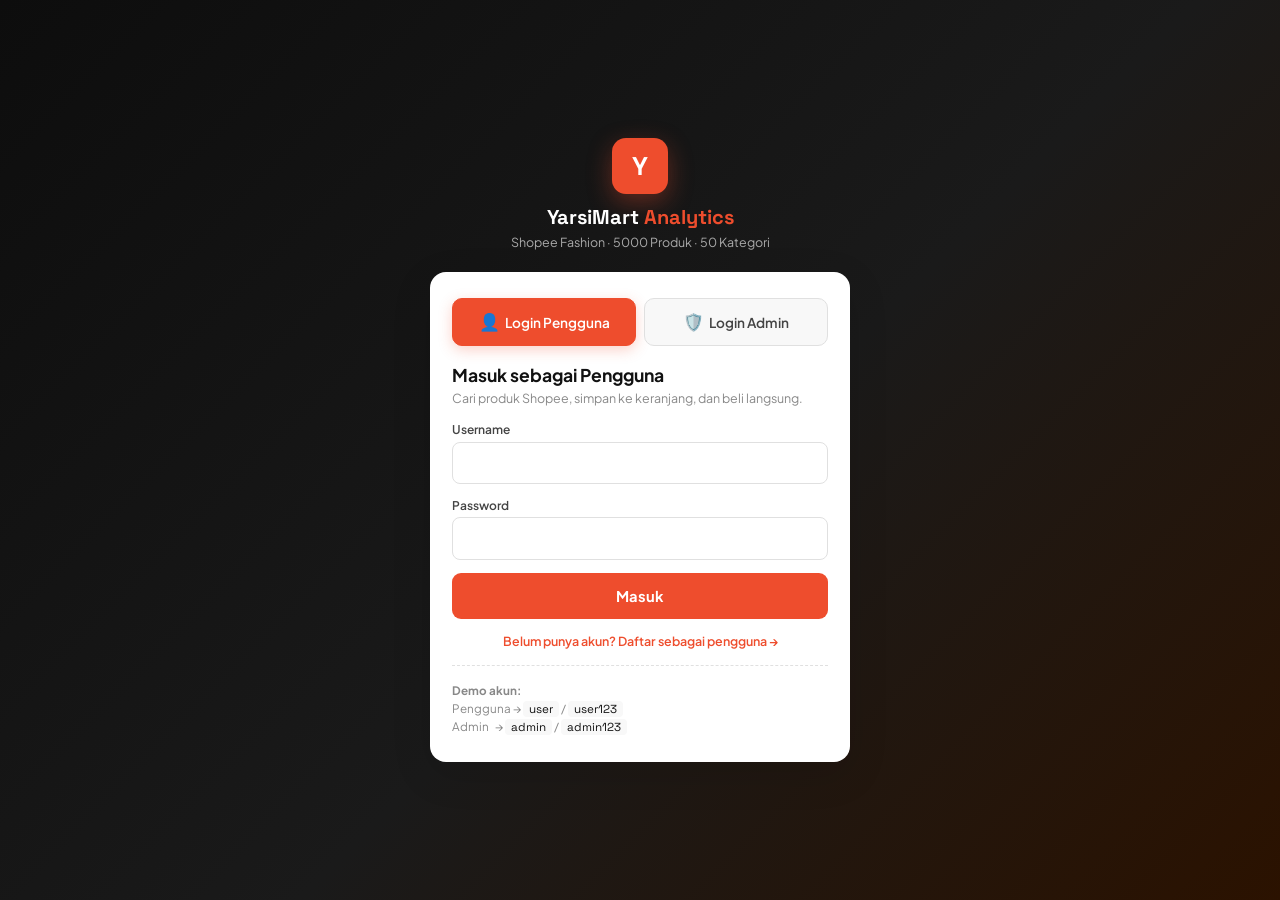
==== ujicobayarsi/templates/login.html @ a10e6143 "Tambah login user/admin + dashboard pengguna + analitik keranjang real-time - Login page (/login) de" ====
<!doctype html>
<html lang="id">
  <head>
    <meta charset="UTF-8" />
    <meta name="viewport" content="width=device-width,initial-scale=1" />
    <title>YarsiMart — Login</title>
    <link
      href="https://fonts.googleapis.com/css2?family=Plus+Jakarta+Sans:wght@300;400;500;600;700;800&family=Space+Grotesk:wght@400;500;600;700&display=swap"
      rel="stylesheet"
    />
    <style>
      :root {
        --primary: #ee4d2d;
        --primary-dark: #d63a1a;
        --bg: #fff;
        --text: #111;
        --text2: #444;
        --text3: #888;
        --border: #e0e0e0;
        --bg2: #f8f8f8;
        --shadow: 0 12px 40px rgba(0, 0, 0, 0.12);
      }
      * { box-sizing: border-box; margin: 0; padding: 0; }
      body {
        font-family: "Plus Jakarta Sans", sans-serif;
        background: linear-gradient(135deg, #0d0d0d 0%, #1a1a1a 55%, #2b1200 100%);
        min-height: 100vh;
        display: flex;
        align-items: center;
        justify-content: center;
        padding: 1rem;
        color: var(--text);
      }
      .login-wrap { width: 100%; max-width: 420px; }
      .brand { text-align: center; margin-bottom: 1.4rem; }
      .brand-logo {
        width: 56px; height: 56px; margin: 0 auto .6rem;
        background: var(--primary); border-radius: 14px;
        display: grid; place-items: center;
        font-family: "Space Grotesk", sans-serif; font-weight: 800;
        font-size: 1.6rem; color: #fff;
        box-shadow: 0 8px 24px rgba(238, 77, 45, .35);
      }
      .brand-name {
        font-family: "Space Grotesk", sans-serif; font-weight: 700;
        font-size: 1.25rem; color: #fff;
      }
      .brand-name span { color: var(--primary); }
      .brand-tag { color: #aaa; font-size: .78rem; margin-top: .25rem; }

      .card {
        background: #fff;
        border-radius: 16px;
        box-shadow: var(--shadow);
        padding: 1.6rem 1.4rem;
      }
      .role-tabs {
        display: grid; grid-template-columns: 1fr 1fr;
        gap: .5rem; margin-bottom: 1.1rem;
      }
      .role-tab {
        background: var(--bg2); border: 1.5px solid var(--border);
        padding: .8rem .6rem; border-radius: 10px;
        cursor: pointer; font-weight: 600; font-size: .85rem;
        color: var(--text2); transition: all .18s;
        font-family: inherit;
      }
      .role-tab:hover { border-color: var(--primary); }
      .role-tab.active {
        background: var(--primary); color: #fff;
        border-color: var(--primary);
        box-shadow: 0 4px 14px rgba(238, 77, 45, .25);
      }
      .role-tab .ico { font-size: 1.05rem; margin-right: .3rem; }

      h2 {
        font-size: 1.1rem; margin-bottom: .25rem; font-weight: 700;
      }
      .sub { color: var(--text3); font-size: .78rem; margin-bottom: 1rem; }

      .field { margin-bottom: .85rem; }
      .field label {
        display: block; font-size: .75rem; font-weight: 600;
        color: var(--text2); margin-bottom: .3rem;
      }
      .field input {
        width: 100%; padding: .7rem .8rem;
        border: 1.5px solid var(--border); border-radius: 8px;
        font-family: inherit; font-size: .9rem;
        outline: none; transition: border-color .15s;
      }
      .field input:focus { border-color: var(--primary); }

      .btn-primary {
        width: 100%; padding: .85rem;
        background: var(--primary); color: #fff;
        border: none; border-radius: 9px;
        font-weight: 700; font-size: .92rem; cursor: pointer;
        font-family: inherit; transition: background .18s;
      }
      .btn-primary:hover { background: var(--primary-dark); }
      .btn-primary:disabled { opacity: .5; cursor: not-allowed; }

      .err {
        background: #fee2e2; color: #991b1b;
        padding: .55rem .7rem; border-radius: 7px;
        font-size: .78rem; margin-bottom: .8rem;
        border: 1px solid #fecaca; display: none;
      }
      .err.show { display: block; }

      .hint {
        margin-top: 1rem; padding-top: 1rem;
        border-top: 1px dashed var(--border);
        font-size: .73rem; color: var(--text3); line-height: 1.55;
      }
      .hint code {
        background: var(--bg2); padding: 1px 6px;
        border-radius: 4px; font-family: "Space Grotesk", monospace;
        color: var(--text);
      }
      .toggle-link {
        display: block; text-align: center; margin-top: .9rem;
        font-size: .78rem; color: var(--primary);
        text-decoration: none; font-weight: 600;
      }
      .toggle-link:hover { text-decoration: underline; }
      .form { display: none; }
      .form.active { display: block; }
    </style>
  </head>
  <body>
    <div class="login-wrap">
      <div class="brand">
        <div class="brand-logo">Y</div>
        <div class="brand-name">YarsiMart<span> Analytics</span></div>
        <div class="brand-tag">Shopee Fashion · 5000 Produk · 50 Kategori</div>
      </div>

      <div class="card">
        <div class="role-tabs">
          <button class="role-tab active" data-role="user" onclick="setRole('user')">
            <span class="ico">👤</span>Login Pengguna
          </button>
          <button class="role-tab" data-role="admin" onclick="setRole('admin')">
            <span class="ico">🛡️</span>Login Admin
          </button>
        </div>

        <div id="err" class="err"></div>

        <!-- Login form -->
        <form id="form-login" class="form active" onsubmit="return doLogin(event)">
          <h2 id="title-login">Masuk sebagai Pengguna</h2>
          <p class="sub" id="sub-login">Cari produk Shopee, simpan ke keranjang, dan beli langsung.</p>
          <div class="field">
            <label for="login-username">Username</label>
            <input id="login-username" name="username" autocomplete="username" required />
          </div>
          <div class="field">
            <label for="login-password">Password</label>
            <input id="login-password" name="password" type="password" autocomplete="current-password" required />
          </div>
          <button class="btn-primary" type="submit" id="btn-login">Masuk</button>
          <a href="#" class="toggle-link" onclick="showForm('register');return false;" id="link-to-register">
            Belum punya akun? Daftar sebagai pengguna →
          </a>
        </form>

        <!-- Register form (hanya untuk role user) -->
        <form id="form-register" class="form" onsubmit="return doRegister(event)">
          <h2>Daftar Pengguna Baru</h2>
          <p class="sub">Daftar untuk belanja di YarsiMart. Akun admin hanya bisa dibuat oleh sistem.</p>
          <div class="field">
            <label for="reg-display">Nama Tampilan</label>
            <input id="reg-display" name="display_name" placeholder="cth. Budi Santoso" />
          </div>
          <div class="field">
            <label for="reg-username">Username</label>
            <input id="reg-username" name="username" placeholder="huruf kecil, angka, _ atau -" required />
          </div>
          <div class="field">
            <label for="reg-password">Password</label>
            <input id="reg-password" name="password" type="password" autocomplete="new-password" required />
          </div>
          <button class="btn-primary" type="submit" id="btn-register">Daftar &amp; Masuk</button>
          <a href="#" class="toggle-link" onclick="showForm('login');return false;">
            Sudah punya akun? Masuk di sini →
          </a>
        </form>

        <div class="hint">
          <b>Demo akun:</b><br />
          Pengguna → <code>user</code> / <code>user123</code><br />
          Admin &nbsp;&nbsp;→ <code>admin</code> / <code>admin123</code>
        </div>
      </div>
    </div>

    <script>
      let currentRole = "user";
      function setRole(r) {
        currentRole = r;
        document.querySelectorAll(".role-tab").forEach((b) => {
          b.classList.toggle("active", b.dataset.role === r);
        });
        const isAdmin = r === "admin";
        document.getElementById("title-login").textContent = isAdmin
          ? "Masuk sebagai Admin"
          : "Masuk sebagai Pengguna";
        document.getElementById("sub-login").textContent = isAdmin
          ? "Akses analitik, prediksi AI, dan data keranjang real-time."
          : "Cari produk Shopee, simpan ke keranjang, dan beli langsung.";
        // Admin tidak boleh register dari sini
        document.getElementById("link-to-register").style.display = isAdmin ? "none" : "block";
        showForm("login");
        hideErr();
      }
      function showForm(name) {
        document.querySelectorAll(".form").forEach((f) => f.classList.remove("active"));
        document.getElementById("form-" + name).classList.add("active");
        hideErr();
      }
      function showErr(msg) {
        const el = document.getElementById("err");
        el.textContent = msg;
        el.classList.add("show");
      }
      function hideErr() {
        document.getElementById("err").classList.remove("show");
      }

      async function doLogin(e) {
        e.preventDefault();
        hideErr();
        const btn = document.getElementById("btn-login");
        btn.disabled = true;
        btn.textContent = "Memeriksa...";
        try {
          const username = document.getElementById("login-username").value.trim();
          const password = document.getElementById("login-password").value;
          const r = await fetch("/api/login", {
            method: "POST",
            headers: { "Content-Type": "application/json" },
            body: JSON.stringify({ username, password, role: currentRole }),
          });
          const data = await r.json();
          if (!r.ok || !data.ok) {
            showErr(data.error || "Gagal login. Coba lagi.");
            return false;
          }
          window.location.href = data.redirect || "/";
        } catch (err) {
          showErr("Tidak bisa terhubung ke server.");
        } finally {
          btn.disabled = false;
          btn.textContent = "Masuk";
        }
        return false;
      }

      async function doRegister(e) {
        e.preventDefault();
        hideErr();
        const btn = document.getElementById("btn-register");
        btn.disabled = true;
        btn.textContent = "Mendaftarkan...";
        try {
          const username = document.getElementById("reg-username").value.trim();
          const password = document.getElementById("reg-password").value;
          const display_name = document.getElementById("reg-display").value.trim();
          const r = await fetch("/api/register", {
            method: "POST",
            headers: { "Content-Type": "application/json" },
            body: JSON.stringify({ username, password, display_name }),
          });
          const data = await r.json();
          if (!r.ok || !data.ok) {
            showErr(data.error || "Gagal daftar. Coba username lain.");
            return false;
          }
          window.location.href = data.redirect || "/user";
        } catch (err) {
          showErr("Tidak bisa terhubung ke server.");
        } finally {
          btn.disabled = false;
          btn.textContent = "Daftar & Masuk";
        }
        return false;
      }
    </script>
  </body>
</html>
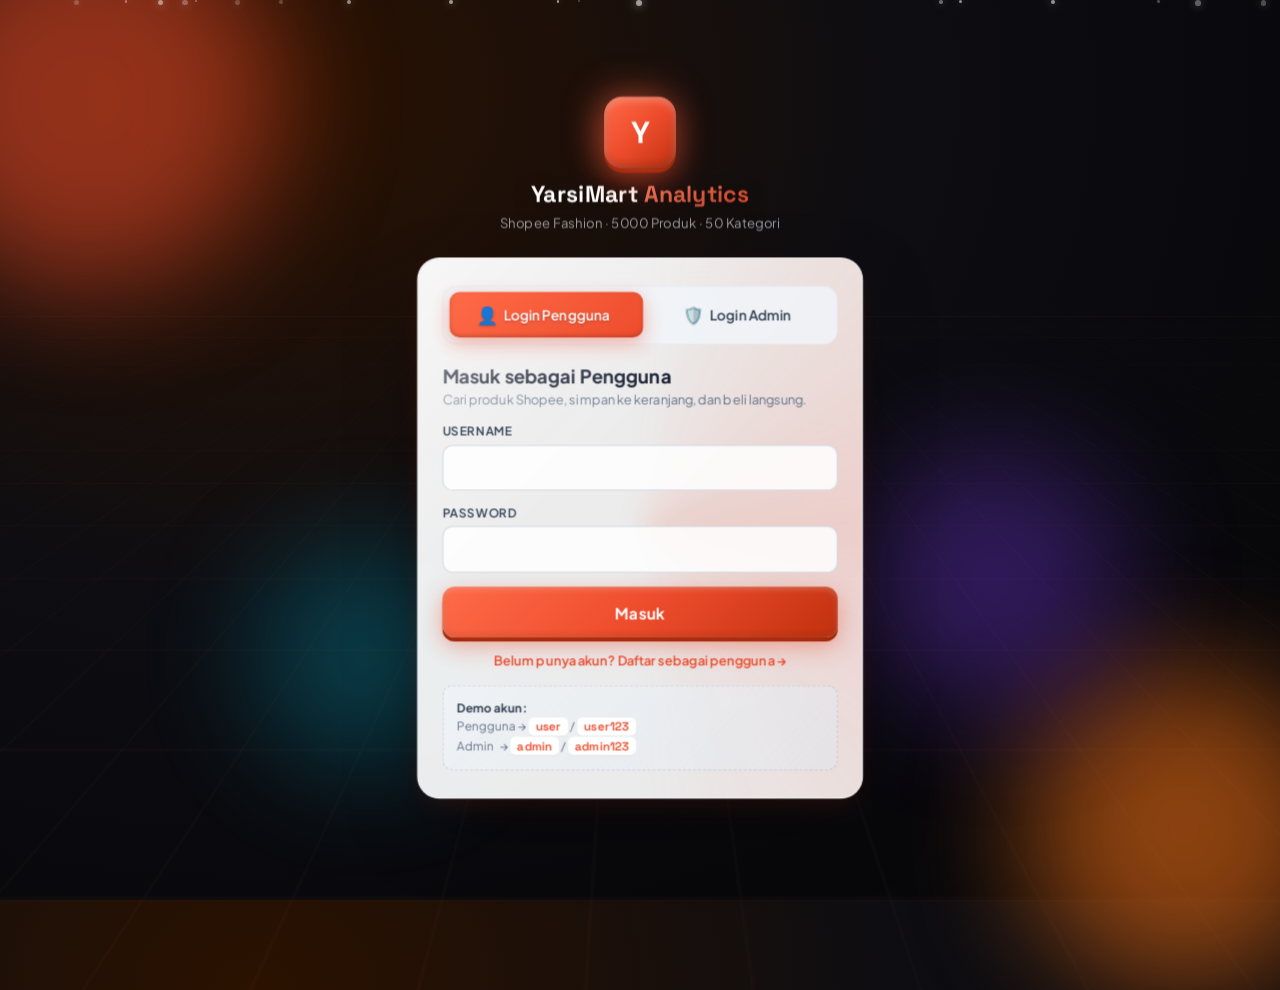
==== commit d68cda50: "Prediksi rumus + bobot dinamis, login 3D, Keranjang admin user-only - Prediksi AI: tampilkan rumus e" ====
--- a/ujicobayarsi/templates/login.html
+++ b/ujicobayarsi/templates/login.html
@@ -12,125 +12,330 @@
       :root {
         --primary: #ee4d2d;
         --primary-dark: #d63a1a;
+        --primary-glow: rgba(238, 77, 45, 0.55);
         --bg: #fff;
-        --text: #111;
-        --text2: #444;
-        --text3: #888;
-        --border: #e0e0e0;
-        --bg2: #f8f8f8;
-        --shadow: 0 12px 40px rgba(0, 0, 0, 0.12);
+        --text: #0f172a;
+        --text2: #334155;
+        --text3: #64748b;
+        --border: rgba(226, 232, 240, 0.7);
+        --bg2: rgba(248, 250, 252, 0.7);
+        --shadow-card: 0 30px 80px -20px rgba(0, 0, 0, 0.55), 0 10px 30px -10px rgba(238, 77, 45, 0.25);
       }
       * { box-sizing: border-box; margin: 0; padding: 0; }
+      html, body { height: 100%; }
       body {
         font-family: "Plus Jakarta Sans", sans-serif;
-        background: linear-gradient(135deg, #0d0d0d 0%, #1a1a1a 55%, #2b1200 100%);
+        background: radial-gradient(ellipse at 20% 10%, #2b1200 0%, #0d0d12 45%, #050507 100%);
         min-height: 100vh;
         display: flex;
         align-items: center;
         justify-content: center;
         padding: 1rem;
         color: var(--text);
-      }
-      .login-wrap { width: 100%; max-width: 420px; }
-      .brand { text-align: center; margin-bottom: 1.4rem; }
+        overflow: hidden;
+        position: relative;
+        perspective: 1500px;
+      }
+
+      /* ───────────────── Animated 3D background ───────────────── */
+      .bg-grid {
+        position: absolute; inset: -50%;
+        background-image:
+          linear-gradient(rgba(238, 77, 45, .08) 1px, transparent 1px),
+          linear-gradient(90deg, rgba(238, 77, 45, .08) 1px, transparent 1px);
+        background-size: 60px 60px;
+        transform: perspective(800px) rotateX(60deg) translateY(20%);
+        opacity: .35;
+        animation: grid-move 16s linear infinite;
+        z-index: 0;
+        pointer-events: none;
+      }
+      @keyframes grid-move {
+        0% { background-position: 0 0; }
+        100% { background-position: 60px 60px; }
+      }
+      .orb {
+        position: absolute;
+        border-radius: 50%;
+        filter: blur(60px);
+        opacity: .55;
+        z-index: 0;
+        pointer-events: none;
+        animation: float 14s ease-in-out infinite;
+        will-change: transform;
+      }
+      .orb-1 { width: 380px; height: 380px; background: #ee4d2d; top: -10%; left: -8%; animation-delay: 0s; }
+      .orb-2 { width: 320px; height: 320px; background: #f97316; bottom: -10%; right: -5%; animation-delay: -4s; }
+      .orb-3 { width: 260px; height: 260px; background: #7c3aed; top: 50%; right: 12%; animation-delay: -8s; opacity: .35; }
+      .orb-4 { width: 220px; height: 220px; background: #06b6d4; bottom: 15%; left: 20%; animation-delay: -2s; opacity: .3; }
+      @keyframes float {
+        0%,100% { transform: translate3d(0,0,0) scale(1); }
+        33%     { transform: translate3d(40px,-30px,0) scale(1.08); }
+        66%     { transform: translate3d(-30px,30px,0) scale(.95); }
+      }
+
+      .particles { position: absolute; inset: 0; z-index: 0; pointer-events: none; }
+      .particle {
+        position: absolute; width: 4px; height: 4px;
+        background: rgba(255, 255, 255, .8); border-radius: 50%;
+        box-shadow: 0 0 10px rgba(255, 255, 255, .8);
+        animation: drift linear infinite;
+      }
+      @keyframes drift {
+        0%   { transform: translate3d(0, 100vh, 0); opacity: 0; }
+        10%  { opacity: 1; }
+        90%  { opacity: 1; }
+        100% { transform: translate3d(0, -10vh, 0); opacity: 0; }
+      }
+
+      /* ───────────────── Login wrap (3D tilt) ───────────────── */
+      .login-wrap {
+        width: 100%;
+        max-width: 440px;
+        position: relative;
+        z-index: 2;
+        transform-style: preserve-3d;
+        transition: transform .25s cubic-bezier(.2,.7,.3,1);
+      }
+
+      .brand {
+        text-align: center; margin-bottom: 1.4rem;
+        transform: translateZ(40px);
+      }
       .brand-logo {
-        width: 56px; height: 56px; margin: 0 auto .6rem;
-        background: var(--primary); border-radius: 14px;
+        width: 70px; height: 70px; margin: 0 auto .65rem;
+        background: linear-gradient(135deg, #ff6b48 0%, #ee4d2d 50%, #c2310f 100%);
+        border-radius: 18px;
         display: grid; place-items: center;
         font-family: "Space Grotesk", sans-serif; font-weight: 800;
-        font-size: 1.6rem; color: #fff;
-        box-shadow: 0 8px 24px rgba(238, 77, 45, .35);
+        font-size: 1.85rem; color: #fff;
+        box-shadow:
+          0 12px 32px rgba(238, 77, 45, .55),
+          0 4px 0 #8a1f00,
+          inset 0 -3px 8px rgba(0,0,0,.25),
+          inset 0 3px 8px rgba(255,255,255,.35);
+        animation: logo-bounce 4s ease-in-out infinite;
+        position: relative;
+      }
+      .brand-logo::after {
+        content:""; position:absolute; inset:-6px; border-radius:24px;
+        background: linear-gradient(135deg, #ff6b48, transparent);
+        filter: blur(18px); opacity: .55; z-index: -1;
+        animation: glow-pulse 3s ease-in-out infinite;
+      }
+      @keyframes logo-bounce {
+        0%,100% { transform: translateY(0) rotateY(0deg); }
+        50%     { transform: translateY(-6px) rotateY(360deg); }
+      }
+      @keyframes glow-pulse {
+        0%,100% { opacity: .35; transform: scale(1); }
+        50%     { opacity: .7;  transform: scale(1.15); }
       }
       .brand-name {
         font-family: "Space Grotesk", sans-serif; font-weight: 700;
-        font-size: 1.25rem; color: #fff;
-      }
-      .brand-name span { color: var(--primary); }
-      .brand-tag { color: #aaa; font-size: .78rem; margin-top: .25rem; }
-
+        font-size: 1.4rem; color: #fff;
+        text-shadow: 0 4px 18px rgba(0,0,0,.6);
+      }
+      .brand-name span {
+        background: linear-gradient(135deg, #ff8b6f, #ee4d2d);
+        -webkit-background-clip: text; background-clip: text; color: transparent;
+      }
+      .brand-tag { color: rgba(226,232,240,.65); font-size: .8rem; margin-top: .35rem; letter-spacing: .02em; }
+
+      /* ───────────────── Glass card ───────────────── */
       .card {
+        position: relative;
+        background: rgba(255, 255, 255, .92);
+        border: 1px solid rgba(255, 255, 255, .55);
+        border-radius: 22px;
+        box-shadow: var(--shadow-card);
+        padding: 1.7rem 1.5rem;
+        backdrop-filter: blur(24px) saturate(140%);
+        -webkit-backdrop-filter: blur(24px) saturate(140%);
+        transform: translateZ(20px);
+        overflow: hidden;
+      }
+      .card::before {
+        content:""; position:absolute; inset:0;
+        background: linear-gradient(135deg, rgba(255,255,255,.6), transparent 40%);
+        border-radius: 22px;
+        pointer-events: none;
+      }
+      .card::after {
+        content:""; position:absolute; left:-50%; top:-50%; width:200%; height:200%;
+        background: conic-gradient(from 0deg at 50% 50%, transparent 0%, rgba(238,77,45,.18) 25%, transparent 50%);
+        animation: spin 8s linear infinite;
+        z-index: -1;
+        filter: blur(12px);
+      }
+      @keyframes spin { to { transform: rotate(360deg); } }
+
+      .role-tabs {
+        position: relative;
+        display: grid; grid-template-columns: 1fr 1fr;
+        gap: .35rem; margin-bottom: 1.2rem;
+        background: rgba(241, 245, 249, .85);
+        padding: .35rem; border-radius: 14px;
+        border: 1px solid rgba(226, 232, 240, .5);
+      }
+      .role-tab {
+        background: transparent; border: none;
+        padding: .75rem .6rem; border-radius: 10px;
+        cursor: pointer; font-weight: 600; font-size: .85rem;
+        color: var(--text2); transition: color .2s, transform .15s;
+        font-family: inherit;
+        display: flex; align-items: center; justify-content: center; gap: .35rem;
+        position: relative; z-index: 2;
+      }
+      .role-tab.active {
+        color: #fff;
+        text-shadow: 0 1px 2px rgba(0,0,0,.25);
+      }
+      .role-tab .ico { font-size: 1.05rem; }
+      .role-indicator {
+        position: absolute; top: .35rem; bottom: .35rem; left: .35rem;
+        width: calc(50% - .175rem);
+        background: linear-gradient(135deg, #ff6b48 0%, #ee4d2d 100%);
+        border-radius: 10px;
+        box-shadow: 0 6px 18px rgba(238, 77, 45, .4), inset 0 -2px 4px rgba(0,0,0,.18);
+        transition: transform .35s cubic-bezier(.4, 1.4, .5, 1.05);
+        z-index: 1;
+      }
+      .role-tabs.is-admin .role-indicator { transform: translateX(100%); }
+      .role-tabs.is-admin .role-indicator {
+        background: linear-gradient(135deg, #4338ca 0%, #7c3aed 100%);
+        box-shadow: 0 6px 18px rgba(124, 58, 237, .4), inset 0 -2px 4px rgba(0,0,0,.18);
+      }
+
+      h2 {
+        font-size: 1.15rem; margin-bottom: .25rem; font-weight: 700;
+        color: var(--text);
+      }
+      .sub { color: var(--text3); font-size: .8rem; margin-bottom: 1rem; }
+
+      .field { margin-bottom: .9rem; position: relative; }
+      .field label {
+        display: block; font-size: .73rem; font-weight: 600;
+        color: var(--text2); margin-bottom: .35rem;
+        text-transform: uppercase; letter-spacing: .04em;
+      }
+      .field input {
+        width: 100%; padding: .8rem .9rem;
+        border: 1.5px solid rgba(203, 213, 225, .8); border-radius: 10px;
+        font-family: inherit; font-size: .92rem;
+        background: rgba(255, 255, 255, .85);
+        outline: none;
+        transition: all .2s;
+        color: var(--text);
+      }
+      .field input:focus {
+        border-color: var(--primary);
+        box-shadow: 0 0 0 4px rgba(238, 77, 45, .12), 0 6px 18px -8px rgba(238, 77, 45, .35);
         background: #fff;
-        border-radius: 16px;
-        box-shadow: var(--shadow);
-        padding: 1.6rem 1.4rem;
-      }
-      .role-tabs {
-        display: grid; grid-template-columns: 1fr 1fr;
-        gap: .5rem; margin-bottom: 1.1rem;
-      }
-      .role-tab {
-        background: var(--bg2); border: 1.5px solid var(--border);
-        padding: .8rem .6rem; border-radius: 10px;
-        cursor: pointer; font-weight: 600; font-size: .85rem;
-        color: var(--text2); transition: all .18s;
+      }
+
+      .btn-primary {
+        position: relative;
+        width: 100%; padding: .95rem;
+        background: linear-gradient(135deg, #ff6b48 0%, #ee4d2d 50%, #c2310f 100%);
+        color: #fff;
+        border: none; border-radius: 12px;
+        font-weight: 700; font-size: .95rem; cursor: pointer;
         font-family: inherit;
-      }
-      .role-tab:hover { border-color: var(--primary); }
-      .role-tab.active {
-        background: var(--primary); color: #fff;
-        border-color: var(--primary);
-        box-shadow: 0 4px 14px rgba(238, 77, 45, .25);
-      }
-      .role-tab .ico { font-size: 1.05rem; margin-right: .3rem; }
-
-      h2 {
-        font-size: 1.1rem; margin-bottom: .25rem; font-weight: 700;
-      }
-      .sub { color: var(--text3); font-size: .78rem; margin-bottom: 1rem; }
-
-      .field { margin-bottom: .85rem; }
-      .field label {
-        display: block; font-size: .75rem; font-weight: 600;
-        color: var(--text2); margin-bottom: .3rem;
-      }
-      .field input {
-        width: 100%; padding: .7rem .8rem;
-        border: 1.5px solid var(--border); border-radius: 8px;
-        font-family: inherit; font-size: .9rem;
-        outline: none; transition: border-color .15s;
-      }
-      .field input:focus { border-color: var(--primary); }
-
-      .btn-primary {
-        width: 100%; padding: .85rem;
-        background: var(--primary); color: #fff;
-        border: none; border-radius: 9px;
-        font-weight: 700; font-size: .92rem; cursor: pointer;
-        font-family: inherit; transition: background .18s;
-      }
-      .btn-primary:hover { background: var(--primary-dark); }
-      .btn-primary:disabled { opacity: .5; cursor: not-allowed; }
+        box-shadow:
+          0 8px 22px rgba(238, 77, 45, .45),
+          0 4px 0 #8a1f00,
+          inset 0 -2px 6px rgba(0, 0, 0, .15),
+          inset 0 2px 6px rgba(255, 255, 255, .25);
+        transform: translateY(0);
+        transition: transform .12s, box-shadow .12s, filter .2s;
+        letter-spacing: .02em;
+      }
+      .btn-primary:hover { filter: brightness(1.06); }
+      .btn-primary:active {
+        transform: translateY(3px);
+        box-shadow:
+          0 4px 12px rgba(238, 77, 45, .4),
+          0 1px 0 #8a1f00,
+          inset 0 -1px 3px rgba(0, 0, 0, .15);
+      }
+      .btn-primary:disabled { opacity: .65; cursor: not-allowed; transform: none; }
+
+      .role-tabs.is-admin ~ * .btn-primary,
+      body.role-admin .btn-primary {
+        background: linear-gradient(135deg, #6366f1 0%, #4338ca 50%, #312e81 100%);
+        box-shadow:
+          0 8px 22px rgba(99, 102, 241, .45),
+          0 4px 0 #1e1b4b,
+          inset 0 -2px 6px rgba(0,0,0,.15),
+          inset 0 2px 6px rgba(255,255,255,.25);
+      }
 
       .err {
-        background: #fee2e2; color: #991b1b;
-        padding: .55rem .7rem; border-radius: 7px;
-        font-size: .78rem; margin-bottom: .8rem;
-        border: 1px solid #fecaca; display: none;
-      }
-      .err.show { display: block; }
+        background: linear-gradient(135deg, #fee2e2, #fecaca);
+        color: #991b1b;
+        padding: .65rem .8rem; border-radius: 10px;
+        font-size: .8rem; margin-bottom: .85rem;
+        border: 1px solid #fca5a5; display: none;
+        box-shadow: 0 4px 12px -4px rgba(220, 38, 38, .25);
+      }
+      .err.show { display: block; animation: shake .35s; }
+      @keyframes shake {
+        0%,100% { transform: translateX(0); }
+        25% { transform: translateX(-4px); }
+        75% { transform: translateX(4px); }
+      }
 
       .hint {
-        margin-top: 1rem; padding-top: 1rem;
-        border-top: 1px dashed var(--border);
-        font-size: .73rem; color: var(--text3); line-height: 1.55;
-      }
+        margin-top: 1rem; padding: .8rem;
+        background: linear-gradient(135deg, rgba(241, 245, 249, .7), rgba(226, 232, 240, .5));
+        border-radius: 10px;
+        border: 1px dashed rgba(148, 163, 184, .4);
+        font-size: .73rem; color: var(--text3); line-height: 1.6;
+      }
+      .hint b { color: var(--text2); }
       .hint code {
-        background: var(--bg2); padding: 1px 6px;
-        border-radius: 4px; font-family: "Space Grotesk", monospace;
-        color: var(--text);
-      }
+        background: #fff; padding: 2px 7px;
+        border-radius: 5px; font-family: "Space Grotesk", monospace;
+        color: var(--primary); font-weight: 600;
+        box-shadow: 0 1px 0 rgba(0,0,0,.06);
+      }
+
       .toggle-link {
-        display: block; text-align: center; margin-top: .9rem;
-        font-size: .78rem; color: var(--primary);
+        display: block; text-align: center; margin-top: .95rem;
+        font-size: .8rem; color: var(--primary);
         text-decoration: none; font-weight: 600;
-      }
-      .toggle-link:hover { text-decoration: underline; }
+        transition: transform .15s;
+      }
+      .toggle-link:hover { transform: translateX(3px); text-decoration: underline; }
+
       .form { display: none; }
-      .form.active { display: block; }
+      .form.active { display: block; animation: form-in .4s cubic-bezier(.2,.7,.3,1); }
+      @keyframes form-in {
+        from { opacity: 0; transform: translateY(8px) scale(.98); }
+        to   { opacity: 1; transform: translateY(0)   scale(1); }
+      }
+
+      @media (max-width: 480px) {
+        .card { padding: 1.3rem 1.1rem; border-radius: 18px; }
+        .brand-logo { width: 60px; height: 60px; font-size: 1.55rem; }
+        .login-wrap { transform: none !important; }
+      }
+      @media (prefers-reduced-motion: reduce) {
+        *, *::before, *::after { animation: none !important; transition: none !important; }
+      }
     </style>
   </head>
   <body>
-    <div class="login-wrap">
+    <!-- 3D animated background layers -->
+    <div class="bg-grid" aria-hidden="true"></div>
+    <div class="orb orb-1" aria-hidden="true"></div>
+    <div class="orb orb-2" aria-hidden="true"></div>
+    <div class="orb orb-3" aria-hidden="true"></div>
+    <div class="orb orb-4" aria-hidden="true"></div>
+    <div class="particles" id="particles" aria-hidden="true"></div>
+
+    <div class="login-wrap" id="login-wrap">
       <div class="brand">
         <div class="brand-logo">Y</div>
         <div class="brand-name">YarsiMart<span> Analytics</span></div>
@@ -138,13 +343,14 @@
       </div>
 
       <div class="card">
-        <div class="role-tabs">
-          <button class="role-tab active" data-role="user" onclick="setRole('user')">
+        <div class="role-tabs" id="role-tabs">
+          <button class="role-tab active" data-role="user" type="button" onclick="setRole('user')">
             <span class="ico">👤</span>Login Pengguna
           </button>
-          <button class="role-tab" data-role="admin" onclick="setRole('admin')">
+          <button class="role-tab" data-role="admin" type="button" onclick="setRole('admin')">
             <span class="ico">🛡️</span>Login Admin
           </button>
+          <span class="role-indicator" aria-hidden="true"></span>
         </div>
 
         <div id="err" class="err"></div>
@@ -198,9 +404,50 @@
     </div>
 
     <script>
+      // ───── 3D parallax tilt ─────
+      const wrap = document.getElementById("login-wrap");
+      let raf = null;
+      document.body.addEventListener("mousemove", (e) => {
+        if (raf) cancelAnimationFrame(raf);
+        raf = requestAnimationFrame(() => {
+          const cx = window.innerWidth / 2;
+          const cy = window.innerHeight / 2;
+          const rx = ((e.clientY - cy) / cy) * -6;
+          const ry = ((e.clientX - cx) / cx) * 8;
+          wrap.style.transform = `rotateX(${rx}deg) rotateY(${ry}deg)`;
+        });
+      });
+      document.body.addEventListener("mouseleave", () => {
+        wrap.style.transform = "rotateX(0) rotateY(0)";
+      });
+
+      // ───── Floating particles ─────
+      (function spawnParticles(){
+        const root = document.getElementById("particles");
+        const N = 18;
+        for (let i = 0; i < N; i++) {
+          const p = document.createElement("div");
+          p.className = "particle";
+          p.style.left = Math.random() * 100 + "%";
+          const dur = 12 + Math.random() * 18;
+          const delay = -Math.random() * dur;
+          p.style.animationDuration = dur + "s";
+          p.style.animationDelay = delay + "s";
+          p.style.opacity = (.25 + Math.random() * .55).toFixed(2);
+          const size = 2 + Math.random() * 4;
+          p.style.width = size + "px";
+          p.style.height = size + "px";
+          root.appendChild(p);
+        }
+      })();
+
+      // ───── Role tabs / form logic (sama interface backend) ─────
       let currentRole = "user";
       function setRole(r) {
         currentRole = r;
+        const tabs = document.getElementById("role-tabs");
+        tabs.classList.toggle("is-admin", r === "admin");
+        document.body.classList.toggle("role-admin", r === "admin");
         document.querySelectorAll(".role-tab").forEach((b) => {
           b.classList.toggle("active", b.dataset.role === r);
         });
@@ -211,7 +458,6 @@
         document.getElementById("sub-login").textContent = isAdmin
           ? "Akses analitik, prediksi AI, dan data keranjang real-time."
           : "Cari produk Shopee, simpan ke keranjang, dan beli langsung.";
-        // Admin tidak boleh register dari sini
         document.getElementById("link-to-register").style.display = isAdmin ? "none" : "block";
         showForm("login");
         hideErr();
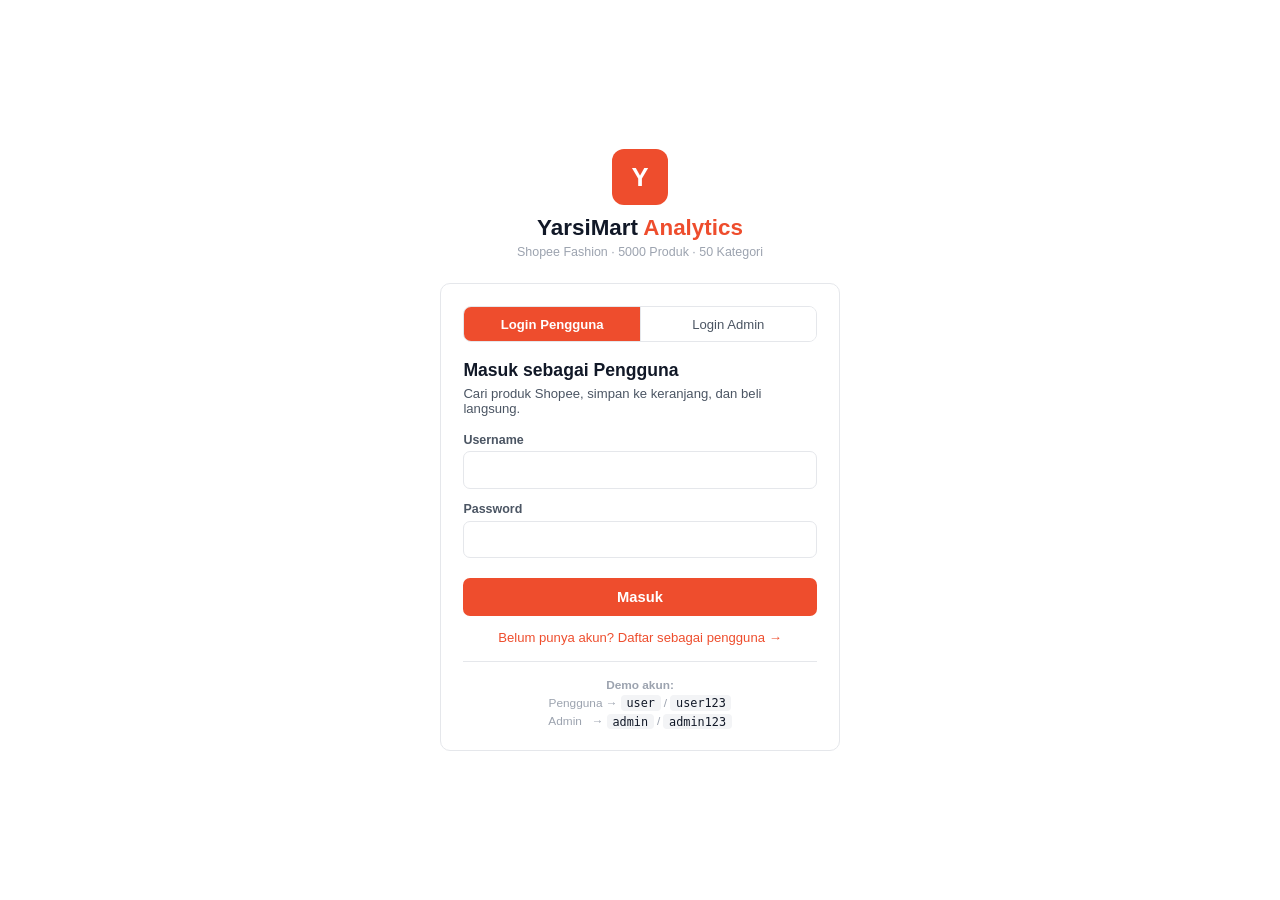
==== commit 7c617400: "Login page minimalis (background putih, tanpa animasi) + modal Aktivitas Saya di profile user - logi" ====
--- a/ujicobayarsi/templates/login.html
+++ b/ujicobayarsi/templates/login.html
@@ -1,447 +1,273 @@
-<!doctype html>
+<!DOCTYPE html>
 <html lang="id">
   <head>
     <meta charset="UTF-8" />
-    <meta name="viewport" content="width=device-width,initial-scale=1" />
+    <meta name="viewport" content="width=device-width, initial-scale=1.0" />
     <title>YarsiMart — Login</title>
-    <link
-      href="https://fonts.googleapis.com/css2?family=Plus+Jakarta+Sans:wght@300;400;500;600;700;800&family=Space+Grotesk:wght@400;500;600;700&display=swap"
-      rel="stylesheet"
-    />
     <style>
       :root {
         --primary: #ee4d2d;
-        --primary-dark: #d63a1a;
-        --primary-glow: rgba(238, 77, 45, 0.55);
-        --bg: #fff;
-        --text: #0f172a;
-        --text2: #334155;
-        --text3: #64748b;
-        --border: rgba(226, 232, 240, 0.7);
-        --bg2: rgba(248, 250, 252, 0.7);
-        --shadow-card: 0 30px 80px -20px rgba(0, 0, 0, 0.55), 0 10px 30px -10px rgba(238, 77, 45, 0.25);
-      }
-      * { box-sizing: border-box; margin: 0; padding: 0; }
-      html, body { height: 100%; }
-      body {
-        font-family: "Plus Jakarta Sans", sans-serif;
-        background: radial-gradient(ellipse at 20% 10%, #2b1200 0%, #0d0d12 45%, #050507 100%);
+        --primary-dark: #d3431f;
+        --admin: #6366f1;
+        --admin-dark: #4f46e5;
+        --bg: #ffffff;
+        --surface: #ffffff;
+        --border: #e5e7eb;
+        --text: #111827;
+        --text2: #4b5563;
+        --text3: #9ca3af;
+        --err-bg: #fef2f2;
+        --err-text: #b91c1c;
+        --err-border: #fecaca;
+      }
+      * { box-sizing: border-box; }
+      html, body {
+        margin: 0;
+        padding: 0;
+        font-family: -apple-system, BlinkMacSystemFont, "Segoe UI", Roboto, "Helvetica Neue", Arial, sans-serif;
+        background: var(--bg);
+        color: var(--text);
+        min-height: 100vh;
+        -webkit-font-smoothing: antialiased;
+      }
+      .page {
         min-height: 100vh;
         display: flex;
         align-items: center;
         justify-content: center;
-        padding: 1rem;
-        color: var(--text);
-        overflow: hidden;
-        position: relative;
-        perspective: 1500px;
-      }
-
-      /* ───────────────── Animated 3D background ───────────────── */
-      .bg-grid {
-        position: absolute; inset: -50%;
-        background-image:
-          linear-gradient(rgba(238, 77, 45, .08) 1px, transparent 1px),
-          linear-gradient(90deg, rgba(238, 77, 45, .08) 1px, transparent 1px);
-        background-size: 60px 60px;
-        transform: perspective(800px) rotateX(60deg) translateY(20%);
-        opacity: .35;
-        animation: grid-move 16s linear infinite;
-        z-index: 0;
-        pointer-events: none;
-      }
-      @keyframes grid-move {
-        0% { background-position: 0 0; }
-        100% { background-position: 60px 60px; }
-      }
-      .orb {
-        position: absolute;
-        border-radius: 50%;
-        filter: blur(60px);
-        opacity: .55;
-        z-index: 0;
-        pointer-events: none;
-        animation: float 14s ease-in-out infinite;
-        will-change: transform;
-      }
-      .orb-1 { width: 380px; height: 380px; background: #ee4d2d; top: -10%; left: -8%; animation-delay: 0s; }
-      .orb-2 { width: 320px; height: 320px; background: #f97316; bottom: -10%; right: -5%; animation-delay: -4s; }
-      .orb-3 { width: 260px; height: 260px; background: #7c3aed; top: 50%; right: 12%; animation-delay: -8s; opacity: .35; }
-      .orb-4 { width: 220px; height: 220px; background: #06b6d4; bottom: 15%; left: 20%; animation-delay: -2s; opacity: .3; }
-      @keyframes float {
-        0%,100% { transform: translate3d(0,0,0) scale(1); }
-        33%     { transform: translate3d(40px,-30px,0) scale(1.08); }
-        66%     { transform: translate3d(-30px,30px,0) scale(.95); }
-      }
-
-      .particles { position: absolute; inset: 0; z-index: 0; pointer-events: none; }
-      .particle {
-        position: absolute; width: 4px; height: 4px;
-        background: rgba(255, 255, 255, .8); border-radius: 50%;
-        box-shadow: 0 0 10px rgba(255, 255, 255, .8);
-        animation: drift linear infinite;
-      }
-      @keyframes drift {
-        0%   { transform: translate3d(0, 100vh, 0); opacity: 0; }
-        10%  { opacity: 1; }
-        90%  { opacity: 1; }
-        100% { transform: translate3d(0, -10vh, 0); opacity: 0; }
-      }
-
-      /* ───────────────── Login wrap (3D tilt) ───────────────── */
+        padding: 1.5rem;
+      }
       .login-wrap {
         width: 100%;
-        max-width: 440px;
-        position: relative;
-        z-index: 2;
-        transform-style: preserve-3d;
-        transition: transform .25s cubic-bezier(.2,.7,.3,1);
-      }
-
+        max-width: 400px;
+      }
       .brand {
-        text-align: center; margin-bottom: 1.4rem;
-        transform: translateZ(40px);
+        text-align: center;
+        margin-bottom: 1.5rem;
       }
       .brand-logo {
-        width: 70px; height: 70px; margin: 0 auto .65rem;
-        background: linear-gradient(135deg, #ff6b48 0%, #ee4d2d 50%, #c2310f 100%);
-        border-radius: 18px;
-        display: grid; place-items: center;
-        font-family: "Space Grotesk", sans-serif; font-weight: 800;
-        font-size: 1.85rem; color: #fff;
-        box-shadow:
-          0 12px 32px rgba(238, 77, 45, .55),
-          0 4px 0 #8a1f00,
-          inset 0 -3px 8px rgba(0,0,0,.25),
-          inset 0 3px 8px rgba(255,255,255,.35);
-        animation: logo-bounce 4s ease-in-out infinite;
-        position: relative;
-      }
-      .brand-logo::after {
-        content:""; position:absolute; inset:-6px; border-radius:24px;
-        background: linear-gradient(135deg, #ff6b48, transparent);
-        filter: blur(18px); opacity: .55; z-index: -1;
-        animation: glow-pulse 3s ease-in-out infinite;
-      }
-      @keyframes logo-bounce {
-        0%,100% { transform: translateY(0) rotateY(0deg); }
-        50%     { transform: translateY(-6px) rotateY(360deg); }
-      }
-      @keyframes glow-pulse {
-        0%,100% { opacity: .35; transform: scale(1); }
-        50%     { opacity: .7;  transform: scale(1.15); }
+        width: 56px;
+        height: 56px;
+        border-radius: 12px;
+        background: var(--primary);
+        color: #fff;
+        font-weight: 800;
+        font-size: 1.6rem;
+        display: inline-flex;
+        align-items: center;
+        justify-content: center;
+        margin-bottom: 0.6rem;
       }
       .brand-name {
-        font-family: "Space Grotesk", sans-serif; font-weight: 700;
-        font-size: 1.4rem; color: #fff;
-        text-shadow: 0 4px 18px rgba(0,0,0,.6);
-      }
-      .brand-name span {
-        background: linear-gradient(135deg, #ff8b6f, #ee4d2d);
-        -webkit-background-clip: text; background-clip: text; color: transparent;
-      }
-      .brand-tag { color: rgba(226,232,240,.65); font-size: .8rem; margin-top: .35rem; letter-spacing: .02em; }
-
-      /* ───────────────── Glass card ───────────────── */
+        font-size: 1.4rem;
+        font-weight: 700;
+        color: var(--text);
+      }
+      .brand-name span { color: var(--primary); }
+      .brand-tag {
+        font-size: 0.78rem;
+        color: var(--text3);
+        margin-top: 0.25rem;
+      }
       .card {
-        position: relative;
-        background: rgba(255, 255, 255, .92);
-        border: 1px solid rgba(255, 255, 255, .55);
-        border-radius: 22px;
-        box-shadow: var(--shadow-card);
-        padding: 1.7rem 1.5rem;
-        backdrop-filter: blur(24px) saturate(140%);
-        -webkit-backdrop-filter: blur(24px) saturate(140%);
-        transform: translateZ(20px);
+        background: var(--surface);
+        border: 1px solid var(--border);
+        border-radius: 10px;
+        padding: 1.4rem 1.4rem 1.2rem;
+      }
+      .role-tabs {
+        display: grid;
+        grid-template-columns: 1fr 1fr;
+        gap: 0;
+        border: 1px solid var(--border);
+        border-radius: 8px;
         overflow: hidden;
-      }
-      .card::before {
-        content:""; position:absolute; inset:0;
-        background: linear-gradient(135deg, rgba(255,255,255,.6), transparent 40%);
-        border-radius: 22px;
-        pointer-events: none;
-      }
-      .card::after {
-        content:""; position:absolute; left:-50%; top:-50%; width:200%; height:200%;
-        background: conic-gradient(from 0deg at 50% 50%, transparent 0%, rgba(238,77,45,.18) 25%, transparent 50%);
-        animation: spin 8s linear infinite;
-        z-index: -1;
-        filter: blur(12px);
-      }
-      @keyframes spin { to { transform: rotate(360deg); } }
-
-      .role-tabs {
-        position: relative;
-        display: grid; grid-template-columns: 1fr 1fr;
-        gap: .35rem; margin-bottom: 1.2rem;
-        background: rgba(241, 245, 249, .85);
-        padding: .35rem; border-radius: 14px;
-        border: 1px solid rgba(226, 232, 240, .5);
+        margin-bottom: 1.1rem;
       }
       .role-tab {
-        background: transparent; border: none;
-        padding: .75rem .6rem; border-radius: 10px;
-        cursor: pointer; font-weight: 600; font-size: .85rem;
-        color: var(--text2); transition: color .2s, transform .15s;
+        appearance: none;
+        background: #fff;
+        border: 0;
+        padding: 0.6rem 0.7rem;
         font-family: inherit;
-        display: flex; align-items: center; justify-content: center; gap: .35rem;
-        position: relative; z-index: 2;
-      }
+        font-size: 0.82rem;
+        color: var(--text2);
+        cursor: pointer;
+        display: inline-flex;
+        align-items: center;
+        justify-content: center;
+        gap: 0.35rem;
+      }
+      .role-tab + .role-tab { border-left: 1px solid var(--border); }
       .role-tab.active {
+        background: var(--primary);
         color: #fff;
-        text-shadow: 0 1px 2px rgba(0,0,0,.25);
-      }
-      .role-tab .ico { font-size: 1.05rem; }
-      .role-indicator {
-        position: absolute; top: .35rem; bottom: .35rem; left: .35rem;
-        width: calc(50% - .175rem);
-        background: linear-gradient(135deg, #ff6b48 0%, #ee4d2d 100%);
-        border-radius: 10px;
-        box-shadow: 0 6px 18px rgba(238, 77, 45, .4), inset 0 -2px 4px rgba(0,0,0,.18);
-        transition: transform .35s cubic-bezier(.4, 1.4, .5, 1.05);
-        z-index: 1;
-      }
-      .role-tabs.is-admin .role-indicator { transform: translateX(100%); }
-      .role-tabs.is-admin .role-indicator {
-        background: linear-gradient(135deg, #4338ca 0%, #7c3aed 100%);
-        box-shadow: 0 6px 18px rgba(124, 58, 237, .4), inset 0 -2px 4px rgba(0,0,0,.18);
-      }
-
+        font-weight: 600;
+      }
+      .role-tabs.is-admin .role-tab.active {
+        background: var(--admin);
+      }
       h2 {
-        font-size: 1.15rem; margin-bottom: .25rem; font-weight: 700;
-        color: var(--text);
-      }
-      .sub { color: var(--text3); font-size: .8rem; margin-bottom: 1rem; }
-
-      .field { margin-bottom: .9rem; position: relative; }
+        margin: 0 0 0.3rem;
+        font-size: 1.1rem;
+        font-weight: 700;
+        color: var(--text);
+      }
+      .sub {
+        margin: 0 0 1.05rem;
+        color: var(--text2);
+        font-size: 0.82rem;
+      }
+      .form { display: none; }
+      .form.active { display: block; }
+      .field { margin-bottom: 0.85rem; }
       .field label {
-        display: block; font-size: .73rem; font-weight: 600;
-        color: var(--text2); margin-bottom: .35rem;
-        text-transform: uppercase; letter-spacing: .04em;
+        display: block;
+        font-size: 0.78rem;
+        font-weight: 600;
+        color: var(--text2);
+        margin-bottom: 0.3rem;
       }
       .field input {
-        width: 100%; padding: .8rem .9rem;
-        border: 1.5px solid rgba(203, 213, 225, .8); border-radius: 10px;
-        font-family: inherit; font-size: .92rem;
-        background: rgba(255, 255, 255, .85);
+        width: 100%;
+        padding: 0.6rem 0.75rem;
+        border: 1px solid var(--border);
+        border-radius: 7px;
+        font-family: inherit;
+        font-size: 0.9rem;
+        color: var(--text);
+        background: #fff;
         outline: none;
-        transition: all .2s;
-        color: var(--text);
-      }
-      .field input:focus {
-        border-color: var(--primary);
-        box-shadow: 0 0 0 4px rgba(238, 77, 45, .12), 0 6px 18px -8px rgba(238, 77, 45, .35);
-        background: #fff;
-      }
-
+      }
+      .field input:focus { border-color: var(--primary); }
+      body.role-admin .field input:focus { border-color: var(--admin); }
       .btn-primary {
-        position: relative;
-        width: 100%; padding: .95rem;
-        background: linear-gradient(135deg, #ff6b48 0%, #ee4d2d 50%, #c2310f 100%);
+        width: 100%;
+        padding: 0.7rem 1rem;
+        border: 0;
+        border-radius: 7px;
+        background: var(--primary);
         color: #fff;
-        border: none; border-radius: 12px;
-        font-weight: 700; font-size: .95rem; cursor: pointer;
         font-family: inherit;
-        box-shadow:
-          0 8px 22px rgba(238, 77, 45, .45),
-          0 4px 0 #8a1f00,
-          inset 0 -2px 6px rgba(0, 0, 0, .15),
-          inset 0 2px 6px rgba(255, 255, 255, .25);
-        transform: translateY(0);
-        transition: transform .12s, box-shadow .12s, filter .2s;
-        letter-spacing: .02em;
-      }
-      .btn-primary:hover { filter: brightness(1.06); }
-      .btn-primary:active {
-        transform: translateY(3px);
-        box-shadow:
-          0 4px 12px rgba(238, 77, 45, .4),
-          0 1px 0 #8a1f00,
-          inset 0 -1px 3px rgba(0, 0, 0, .15);
-      }
-      .btn-primary:disabled { opacity: .65; cursor: not-allowed; transform: none; }
-
-      .role-tabs.is-admin ~ * .btn-primary,
-      body.role-admin .btn-primary {
-        background: linear-gradient(135deg, #6366f1 0%, #4338ca 50%, #312e81 100%);
-        box-shadow:
-          0 8px 22px rgba(99, 102, 241, .45),
-          0 4px 0 #1e1b4b,
-          inset 0 -2px 6px rgba(0,0,0,.15),
-          inset 0 2px 6px rgba(255,255,255,.25);
-      }
-
+        font-size: 0.92rem;
+        font-weight: 600;
+        cursor: pointer;
+        margin-top: 0.4rem;
+      }
+      .btn-primary:hover { background: var(--primary-dark); }
+      .btn-primary:disabled { opacity: 0.6; cursor: not-allowed; }
+      body.role-admin .btn-primary { background: var(--admin); }
+      body.role-admin .btn-primary:hover { background: var(--admin-dark); }
+      .toggle-link {
+        display: block;
+        text-align: center;
+        margin-top: 0.85rem;
+        color: var(--primary);
+        font-size: 0.82rem;
+        text-decoration: none;
+      }
+      .toggle-link:hover { text-decoration: underline; }
+      body.role-admin .toggle-link { color: var(--admin); }
       .err {
-        background: linear-gradient(135deg, #fee2e2, #fecaca);
-        color: #991b1b;
-        padding: .65rem .8rem; border-radius: 10px;
-        font-size: .8rem; margin-bottom: .85rem;
-        border: 1px solid #fca5a5; display: none;
-        box-shadow: 0 4px 12px -4px rgba(220, 38, 38, .25);
-      }
-      .err.show { display: block; animation: shake .35s; }
-      @keyframes shake {
-        0%,100% { transform: translateX(0); }
-        25% { transform: translateX(-4px); }
-        75% { transform: translateX(4px); }
-      }
-
+        display: none;
+        background: var(--err-bg);
+        color: var(--err-text);
+        border: 1px solid var(--err-border);
+        padding: 0.55rem 0.7rem;
+        border-radius: 7px;
+        font-size: 0.8rem;
+        margin-bottom: 0.85rem;
+      }
+      .err.show { display: block; }
       .hint {
-        margin-top: 1rem; padding: .8rem;
-        background: linear-gradient(135deg, rgba(241, 245, 249, .7), rgba(226, 232, 240, .5));
-        border-radius: 10px;
-        border: 1px dashed rgba(148, 163, 184, .4);
-        font-size: .73rem; color: var(--text3); line-height: 1.6;
-      }
-      .hint b { color: var(--text2); }
+        margin-top: 1rem;
+        font-size: 0.74rem;
+        color: var(--text3);
+        text-align: center;
+        line-height: 1.55;
+        border-top: 1px solid var(--border);
+        padding-top: 0.85rem;
+      }
       .hint code {
-        background: #fff; padding: 2px 7px;
-        border-radius: 5px; font-family: "Space Grotesk", monospace;
-        color: var(--primary); font-weight: 600;
-        box-shadow: 0 1px 0 rgba(0,0,0,.06);
-      }
-
-      .toggle-link {
-        display: block; text-align: center; margin-top: .95rem;
-        font-size: .8rem; color: var(--primary);
-        text-decoration: none; font-weight: 600;
-        transition: transform .15s;
-      }
-      .toggle-link:hover { transform: translateX(3px); text-decoration: underline; }
-
-      .form { display: none; }
-      .form.active { display: block; animation: form-in .4s cubic-bezier(.2,.7,.3,1); }
-      @keyframes form-in {
-        from { opacity: 0; transform: translateY(8px) scale(.98); }
-        to   { opacity: 1; transform: translateY(0)   scale(1); }
-      }
-
-      @media (max-width: 480px) {
-        .card { padding: 1.3rem 1.1rem; border-radius: 18px; }
-        .brand-logo { width: 60px; height: 60px; font-size: 1.55rem; }
-        .login-wrap { transform: none !important; }
-      }
-      @media (prefers-reduced-motion: reduce) {
-        *, *::before, *::after { animation: none !important; transition: none !important; }
+        background: #f3f4f6;
+        color: var(--text);
+        padding: 0.05rem 0.35rem;
+        border-radius: 4px;
+        font-size: 0.74rem;
       }
     </style>
   </head>
   <body>
-    <!-- 3D animated background layers -->
-    <div class="bg-grid" aria-hidden="true"></div>
-    <div class="orb orb-1" aria-hidden="true"></div>
-    <div class="orb orb-2" aria-hidden="true"></div>
-    <div class="orb orb-3" aria-hidden="true"></div>
-    <div class="orb orb-4" aria-hidden="true"></div>
-    <div class="particles" id="particles" aria-hidden="true"></div>
-
-    <div class="login-wrap" id="login-wrap">
-      <div class="brand">
-        <div class="brand-logo">Y</div>
-        <div class="brand-name">YarsiMart<span> Analytics</span></div>
-        <div class="brand-tag">Shopee Fashion · 5000 Produk · 50 Kategori</div>
-      </div>
-
-      <div class="card">
-        <div class="role-tabs" id="role-tabs">
-          <button class="role-tab active" data-role="user" type="button" onclick="setRole('user')">
-            <span class="ico">👤</span>Login Pengguna
-          </button>
-          <button class="role-tab" data-role="admin" type="button" onclick="setRole('admin')">
-            <span class="ico">🛡️</span>Login Admin
-          </button>
-          <span class="role-indicator" aria-hidden="true"></span>
+    <div class="page">
+      <div class="login-wrap">
+        <div class="brand">
+          <div class="brand-logo">Y</div>
+          <div class="brand-name">YarsiMart<span> Analytics</span></div>
+          <div class="brand-tag">Shopee Fashion · 5000 Produk · 50 Kategori</div>
         </div>
 
-        <div id="err" class="err"></div>
-
-        <!-- Login form -->
-        <form id="form-login" class="form active" onsubmit="return doLogin(event)">
-          <h2 id="title-login">Masuk sebagai Pengguna</h2>
-          <p class="sub" id="sub-login">Cari produk Shopee, simpan ke keranjang, dan beli langsung.</p>
-          <div class="field">
-            <label for="login-username">Username</label>
-            <input id="login-username" name="username" autocomplete="username" required />
+        <div class="card">
+          <div class="role-tabs" id="role-tabs">
+            <button class="role-tab active" data-role="user" type="button" onclick="setRole('user')">
+              Login Pengguna
+            </button>
+            <button class="role-tab" data-role="admin" type="button" onclick="setRole('admin')">
+              Login Admin
+            </button>
           </div>
-          <div class="field">
-            <label for="login-password">Password</label>
-            <input id="login-password" name="password" type="password" autocomplete="current-password" required />
+
+          <div id="err" class="err"></div>
+
+          <!-- Login form -->
+          <form id="form-login" class="form active" onsubmit="return doLogin(event)">
+            <h2 id="title-login">Masuk sebagai Pengguna</h2>
+            <p class="sub" id="sub-login">Cari produk Shopee, simpan ke keranjang, dan beli langsung.</p>
+            <div class="field">
+              <label for="login-username">Username</label>
+              <input id="login-username" name="username" autocomplete="username" required />
+            </div>
+            <div class="field">
+              <label for="login-password">Password</label>
+              <input id="login-password" name="password" type="password" autocomplete="current-password" required />
+            </div>
+            <button class="btn-primary" type="submit" id="btn-login">Masuk</button>
+            <a href="#" class="toggle-link" onclick="showForm('register');return false;" id="link-to-register">
+              Belum punya akun? Daftar sebagai pengguna →
+            </a>
+          </form>
+
+          <!-- Register form (hanya untuk role user) -->
+          <form id="form-register" class="form" onsubmit="return doRegister(event)">
+            <h2>Daftar Pengguna Baru</h2>
+            <p class="sub">Daftar untuk belanja di YarsiMart. Akun admin hanya bisa dibuat oleh sistem.</p>
+            <div class="field">
+              <label for="reg-display">Nama Tampilan</label>
+              <input id="reg-display" name="display_name" placeholder="cth. Budi Santoso" />
+            </div>
+            <div class="field">
+              <label for="reg-username">Username</label>
+              <input id="reg-username" name="username" placeholder="huruf kecil, angka, _ atau -" required />
+            </div>
+            <div class="field">
+              <label for="reg-password">Password</label>
+              <input id="reg-password" name="password" type="password" autocomplete="new-password" required />
+            </div>
+            <button class="btn-primary" type="submit" id="btn-register">Daftar &amp; Masuk</button>
+            <a href="#" class="toggle-link" onclick="showForm('login');return false;">
+              Sudah punya akun? Masuk di sini →
+            </a>
+          </form>
+
+          <div class="hint">
+            <b>Demo akun:</b><br />
+            Pengguna → <code>user</code> / <code>user123</code><br />
+            Admin &nbsp;&nbsp;→ <code>admin</code> / <code>admin123</code>
           </div>
-          <button class="btn-primary" type="submit" id="btn-login">Masuk</button>
-          <a href="#" class="toggle-link" onclick="showForm('register');return false;" id="link-to-register">
-            Belum punya akun? Daftar sebagai pengguna →
-          </a>
-        </form>
-
-        <!-- Register form (hanya untuk role user) -->
-        <form id="form-register" class="form" onsubmit="return doRegister(event)">
-          <h2>Daftar Pengguna Baru</h2>
-          <p class="sub">Daftar untuk belanja di YarsiMart. Akun admin hanya bisa dibuat oleh sistem.</p>
-          <div class="field">
-            <label for="reg-display">Nama Tampilan</label>
-            <input id="reg-display" name="display_name" placeholder="cth. Budi Santoso" />
-          </div>
-          <div class="field">
-            <label for="reg-username">Username</label>
-            <input id="reg-username" name="username" placeholder="huruf kecil, angka, _ atau -" required />
-          </div>
-          <div class="field">
-            <label for="reg-password">Password</label>
-            <input id="reg-password" name="password" type="password" autocomplete="new-password" required />
-          </div>
-          <button class="btn-primary" type="submit" id="btn-register">Daftar &amp; Masuk</button>
-          <a href="#" class="toggle-link" onclick="showForm('login');return false;">
-            Sudah punya akun? Masuk di sini →
-          </a>
-        </form>
-
-        <div class="hint">
-          <b>Demo akun:</b><br />
-          Pengguna → <code>user</code> / <code>user123</code><br />
-          Admin &nbsp;&nbsp;→ <code>admin</code> / <code>admin123</code>
         </div>
       </div>
     </div>
 
     <script>
-      // ───── 3D parallax tilt ─────
-      const wrap = document.getElementById("login-wrap");
-      let raf = null;
-      document.body.addEventListener("mousemove", (e) => {
-        if (raf) cancelAnimationFrame(raf);
-        raf = requestAnimationFrame(() => {
-          const cx = window.innerWidth / 2;
-          const cy = window.innerHeight / 2;
-          const rx = ((e.clientY - cy) / cy) * -6;
-          const ry = ((e.clientX - cx) / cx) * 8;
-          wrap.style.transform = `rotateX(${rx}deg) rotateY(${ry}deg)`;
-        });
-      });
-      document.body.addEventListener("mouseleave", () => {
-        wrap.style.transform = "rotateX(0) rotateY(0)";
-      });
-
-      // ───── Floating particles ─────
-      (function spawnParticles(){
-        const root = document.getElementById("particles");
-        const N = 18;
-        for (let i = 0; i < N; i++) {
-          const p = document.createElement("div");
-          p.className = "particle";
-          p.style.left = Math.random() * 100 + "%";
-          const dur = 12 + Math.random() * 18;
-          const delay = -Math.random() * dur;
-          p.style.animationDuration = dur + "s";
-          p.style.animationDelay = delay + "s";
-          p.style.opacity = (.25 + Math.random() * .55).toFixed(2);
-          const size = 2 + Math.random() * 4;
-          p.style.width = size + "px";
-          p.style.height = size + "px";
-          root.appendChild(p);
-        }
-      })();
-
-      // ───── Role tabs / form logic (sama interface backend) ─────
       let currentRole = "user";
       function setRole(r) {
         currentRole = r;
